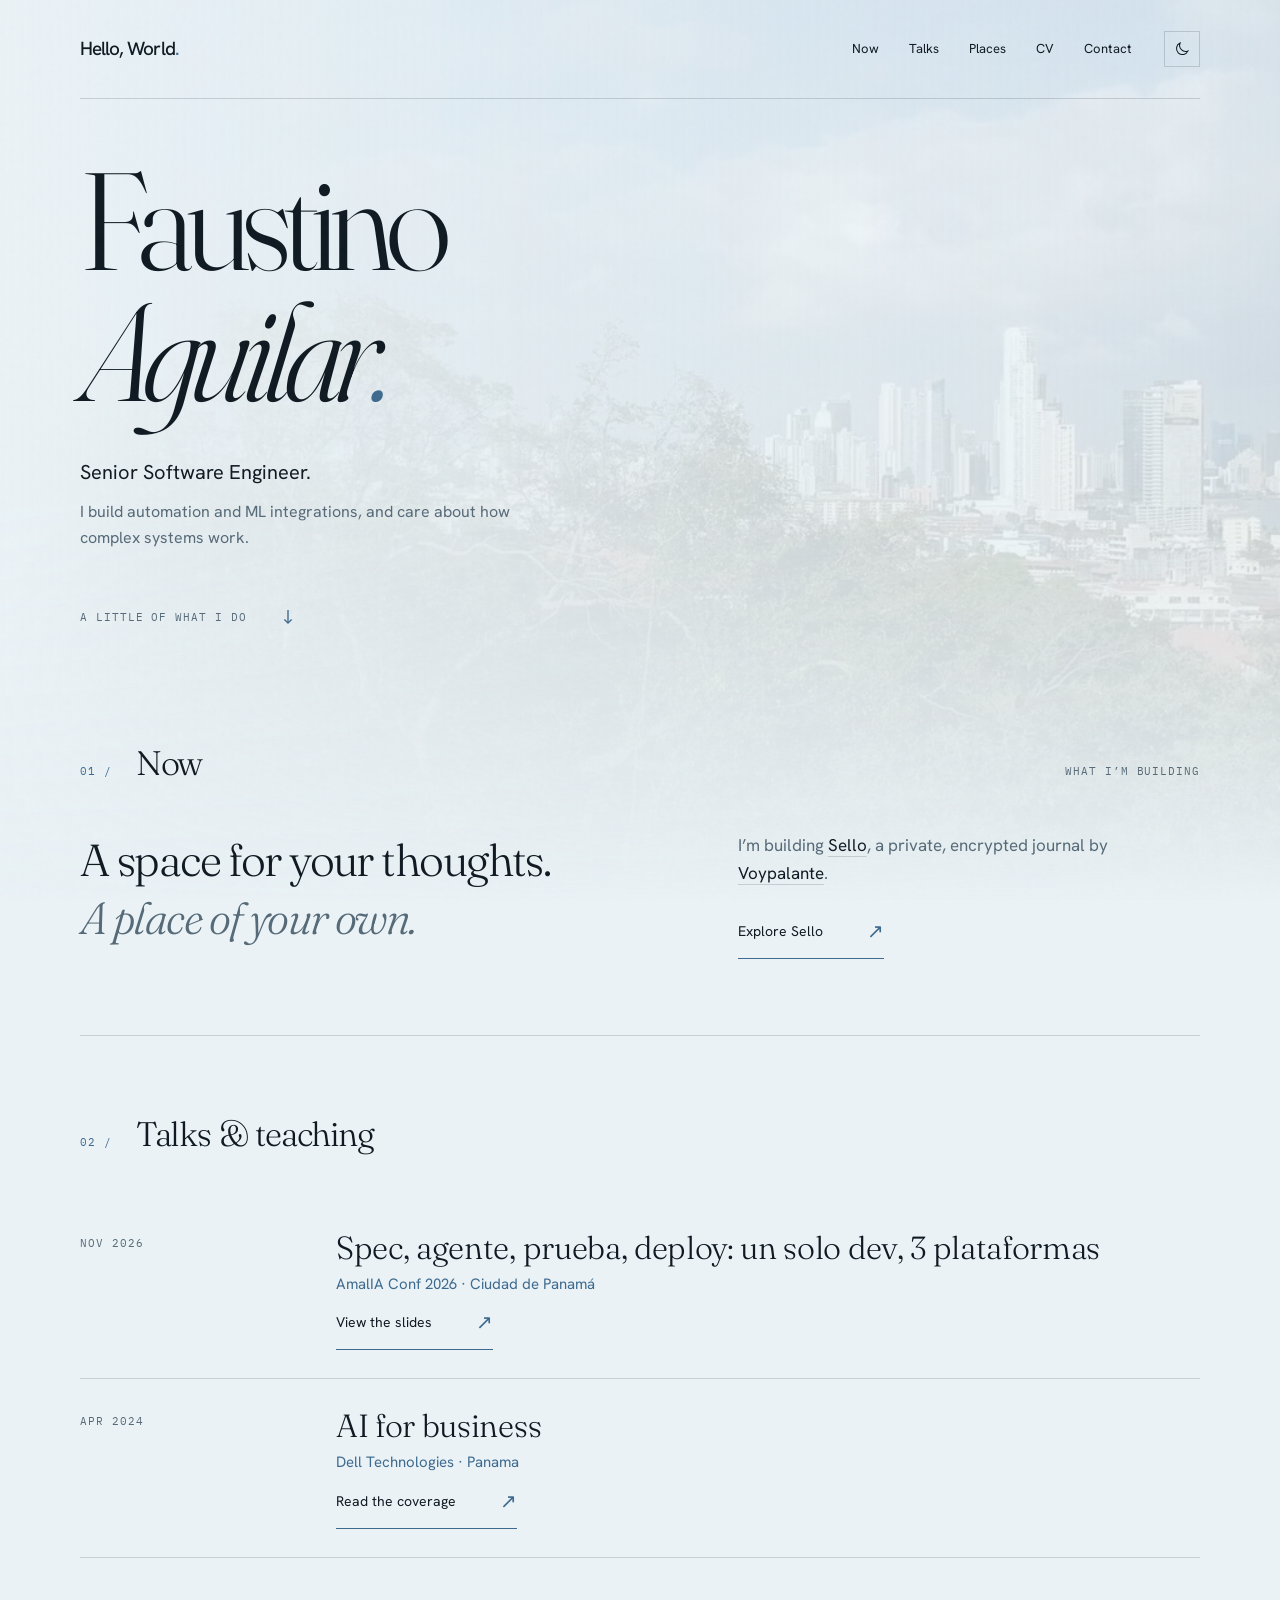
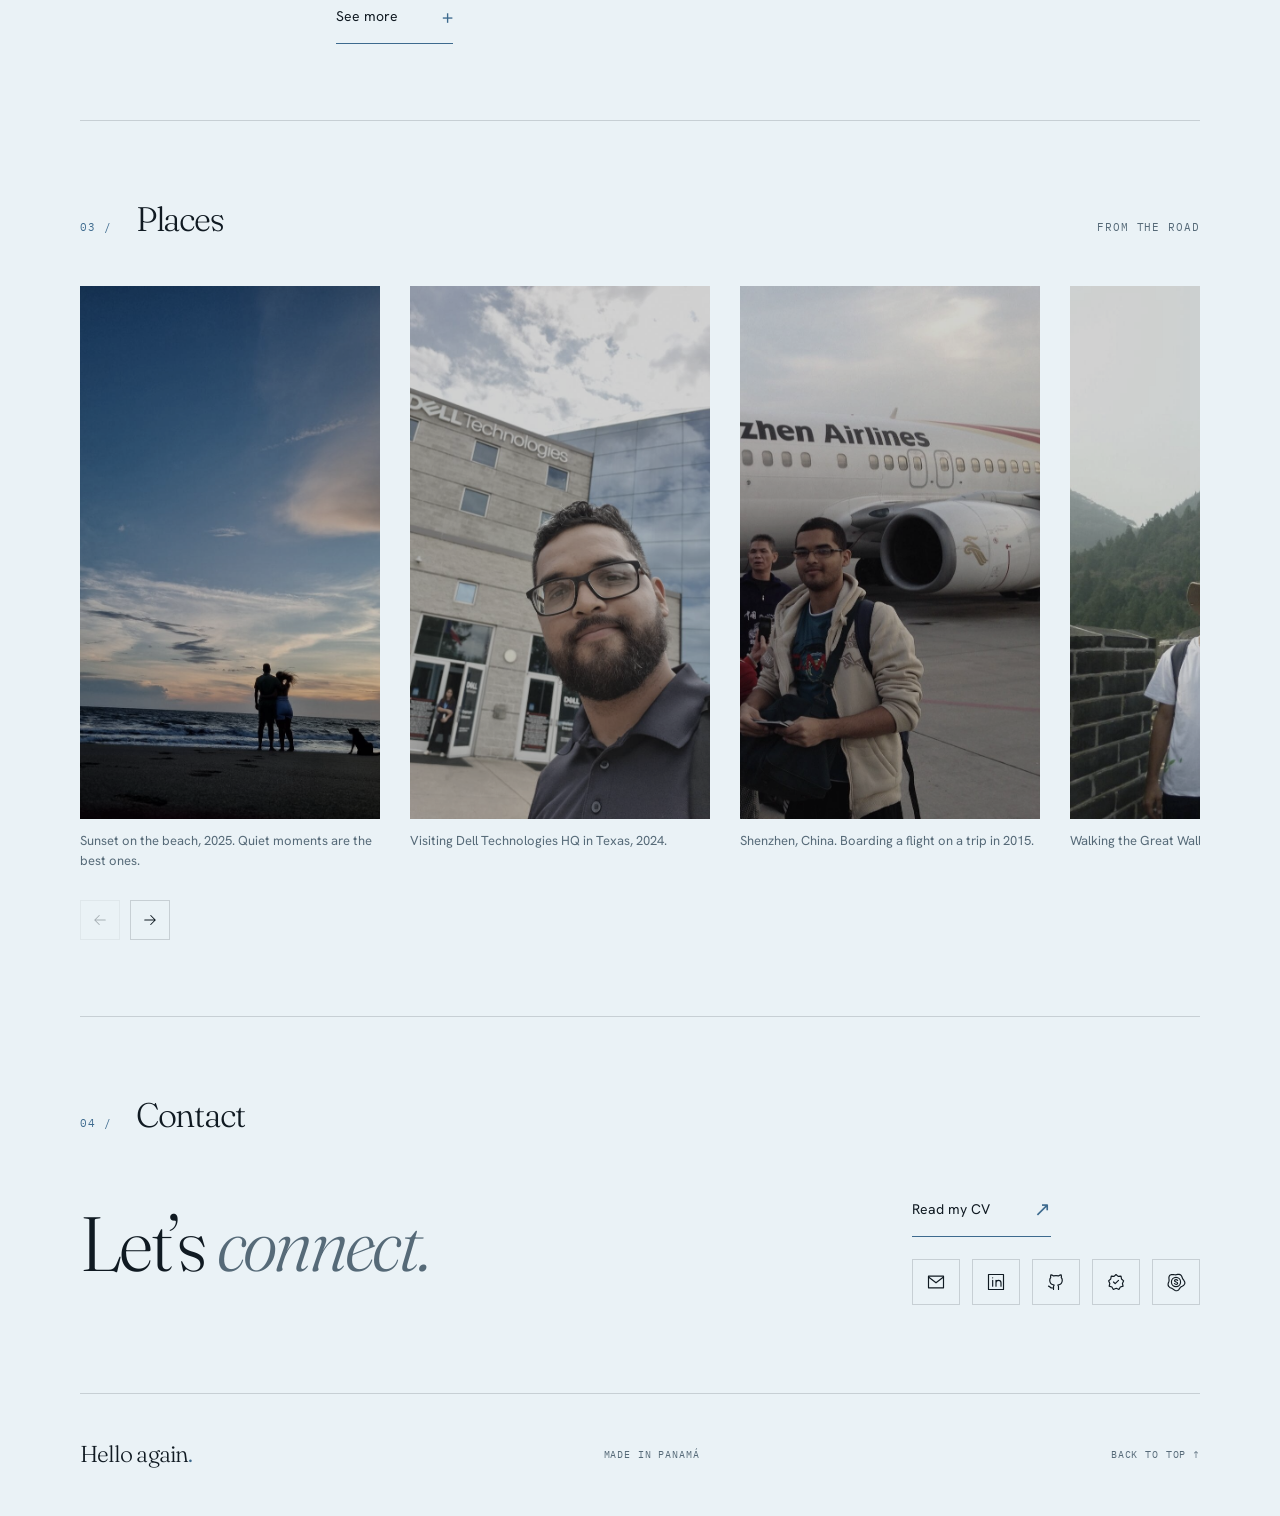
==== index.html @ 8a24e1f3 "Remove the hero eyebrow and the Talks section note Co-Authored-By: Claude Sonnet 5.5 <noreply@anthro" ====
<!doctype html>
<html lang="en">
<head>
  <meta charset="utf-8">
  <meta name="viewport" content="width=device-width, initial-scale=1">
  <meta name="color-scheme" content="light dark">
  <meta name="theme-color" content="#eaf2f6">
  <title>Faustino Aguilar | Software Engineer</title>
  <meta name="description" content="Faustino Aguilar, Senior Software Engineer at Dell Technologies in Panamá. Automation, applied ML, distributed systems, and building Sello.">
  <link rel="icon" href="favicon.ico">
  <link rel="preconnect" href="https://fonts.googleapis.com">
  <link rel="preconnect" href="https://fonts.gstatic.com" crossorigin>
  <link href="https://fonts.googleapis.com/css2?family=Fraunces:ital,wght@0,300;0,400;1,300;1,400&family=Hanken+Grotesk:wght@400;500;600&family=IBM+Plex+Mono:wght@400;500&display=swap" rel="stylesheet">
  <script>try{const t=localStorage.getItem('theme');if(t==='light'||t==='dark')document.documentElement.dataset.theme=t}catch(e){}</script>
  <link rel="stylesheet" href="style.css">
  <script src="main.js" defer></script>
</head>
<body id="top">
  <div class="bg-video" aria-hidden="true"><video autoplay muted loop playsinline preload="metadata" poster="video/tech-poster.jpg"><source src="video/tech.mp4" type="video/mp4"></video></div>
  <a class="skip-link" href="#main">Skip to content</a>
  <header class="topbar wrap">
    <a class="wordmark" href="#top" aria-label="Back to top">Hello, World<span class="brand-dot">.</span></a>
    <nav aria-label="Main navigation"><a href="#now">Now</a><a href="#talk">Talks</a><a href="#places">Places</a><a href="cv.html">CV</a><a href="#contact">Contact</a></nav>
    <button class="theme-toggle" type="button" aria-label="Switch to dark theme" title="Switch color theme" hidden><svg class="theme-symbol" width="18" height="18" viewBox="0 0 24 24" fill="none" stroke="currentColor" stroke-width="1.4" aria-hidden="true"><circle cx="12" cy="12" r="4"/><path d="M12 2v2m0 16v2M2 12h2m16 0h2M5 5l1.5 1.5m11 11L19 19M5 19l1.5-1.5m11-11L19 5"/></svg></button>
  </header>
  <main id="main">
    <section class="hero wrap" aria-labelledby="hero-title">
      <h1 id="hero-title">Faustino<br><em>Aguilar<span class="accent">.</span></em></h1>
      <div class="hero-bottom">
        <div class="hero-copy"><p class="role">Senior Software Engineer.</p><p class="intro">I build automation and ML integrations, and care about how complex systems work.</p></div>
      </div>
      <a class="down-link label" href="#now">A little of what I do <span aria-hidden="true">↓</span></a>
    </section>
    <section class="section wrap" id="now" aria-labelledby="now-title">
      <div class="section-heading reveal"><span class="label section-number">01 /</span><h2 id="now-title">Now</h2><span class="label section-note">What I’m building</span></div>
      <div class="now-content reveal"><p class="display-text">A space for your thoughts.<br><em>A place of your own.</em></p><div class="section-copy"><p>I’m building <a class="inline-link" href="https://sello.voypalante.com">Sello</a>, a private, encrypted journal by <a class="inline-link" href="https://voypalante.com">Voypalante</a>.</p><a class="text-link" href="https://sello.voypalante.com">Explore Sello <span aria-hidden="true">↗</span></a></div></div>
    </section>
    <section class="section wrap" id="talk" aria-labelledby="talk-title">
      <div class="section-heading reveal"><span class="label section-number">02 /</span><h2 id="talk-title">Talks &amp; teaching</h2></div>
      <article class="entry reveal"><p class="entry-date label">Nov 2026</p><div><h3>Spec, agente, prueba, deploy: un solo dev, 3 plataformas</h3><p class="entry-org">AmalIA Conf 2026 · Ciudad de Panamá</p><a class="text-link" href="https://amaliaconf-2026.faustinoaq7341.workers.dev" target="_blank" rel="noopener">View the slides <span aria-hidden="true">↗</span></a></div></article>
      <article class="entry reveal"><p class="entry-date label">Apr 2024</p><div><h3>AI for business</h3><p class="entry-org">Dell Technologies · Panama</p><a class="text-link" href="https://www.prensa.com/tecnologia/calculan-en-mas-de-120-mil-millones-el-gasto-de-las-empresas-en-inteligencia-artificial/" target="_blank" rel="noopener">Read the coverage <span aria-hidden="true">↗</span></a></div></article>
      <button class="text-link more-btn" type="button" data-open="more-talks" hidden>See more <span aria-hidden="true">+</span></button>
      <dialog class="modal" id="more-talks" aria-labelledby="more-title"><div class="modal-head"><h3 id="more-title">More talks &amp; teaching</h3><button class="modal-close" type="button" aria-label="Close" data-close><svg width="18" height="18" viewBox="0 0 24 24" fill="none" stroke="currentColor" stroke-width="1.4" stroke-linecap="round" aria-hidden="true"><path d="M5 5l14 14M19 5L5 19"/></svg></button></div>
      <article class="entry"><p class="entry-date label">Oct 2018</p><div><h3>Developing a Framework with People from Around the World</h3><p class="entry-org">Linux Week, FLOSS-Pa · UP Campus</p><a class="text-link" href="https://github.com/floss-pa/LinuxWeek#up" target="_blank" rel="noopener">Linux Week 2018 agenda <span aria-hidden="true">↗</span></a></div></article>
      <article class="entry"><p class="entry-date label">Apr 2016</p><div><h3>Distros Linux: ¿hay vida más allá de Ubuntu?</h3><p class="entry-org">FLISoL 2016 · UTP La Chorrera</p><a class="text-link" href="https://speakerdeck.com/faustinoaq/distros-linux-hay-vida-mas-alla-de-ubuntu" target="_blank" rel="noopener">View the slides <span aria-hidden="true">↗</span></a></div></article>
      <article class="entry"><p class="entry-date label">Feb 2023</p><div><h3>Linux courses</h3><p class="entry-org">Voypalante Moodle · UP Veraguas</p><a class="text-link" href="https://moodle.voypalante.com/" target="_blank" rel="noopener">moodle.voypalante.com <span aria-hidden="true">↗</span></a></div></article>
      </dialog>
    </section>
    <section class="section wrap" id="places" aria-labelledby="places-title">
      <div class="section-heading reveal"><span class="label section-number">03 /</span><h2 id="places-title">Places</h2><span class="label section-note">From the road</span></div>
      <div class="places reveal"><figure tabindex="0"><img src="img/p-beach.jpg" alt="Sunset over a beach with two silhouettes" width="675" height="1200" loading="lazy"><figcaption>Sunset on the beach, 2025. Quiet moments are the best ones.</figcaption></figure><figure tabindex="0"><img src="img/p-dell.jpg" alt="Me in front of Dell Technologies headquarters" width="675" height="1200" loading="lazy"><figcaption>Visiting Dell Technologies HQ in Texas, 2024.</figcaption></figure><figure tabindex="0"><img src="img/p-shenzhen.jpg" alt="Boarding a Shenzhen Airlines plane" width="675" height="1200" loading="lazy"><figcaption>Shenzhen, China. Boarding a flight on a trip in 2015.</figcaption></figure><figure tabindex="0"><img src="img/p-wall.jpg" alt="On the Great Wall of China" width="675" height="1200" loading="lazy"><figcaption>Walking the Great Wall with new friends, 2015.</figcaption></figure></div>
    </section>
    <section class="section contact wrap" id="contact" aria-labelledby="contact-title">
      <div class="section-heading reveal"><span class="label section-number">04 /</span><h2 id="contact-title">Contact</h2></div>
      <div class="contact-content reveal"><p class="display-text">Let’s <em>connect.</em></p><div class="contact-links"><a class="text-link" href="cv.html">Read my CV <span aria-hidden="true">↗</span></a><div class="icon-row"><a class="icon-link mail-link" href="#contact-mail" data-mail="bW9jLmxpYW1nQHFhb25pdHN1YWY=" title="Show email"><svg width="20" height="20" viewBox="0 0 24 24" fill="none" stroke="currentColor" stroke-width="1.4" stroke-linecap="round" stroke-linejoin="round" aria-hidden="true"><rect x="3" y="5" width="18" height="14"/><path d="M3 6l9 7 9-7"/></svg><span class="mail-text">Show email</span></a><a class="icon-link" href="https://www.linkedin.com/in/faustinoaq/" target="_blank" rel="noopener" title="LinkedIn" aria-label="LinkedIn"><svg width="20" height="20" viewBox="0 0 24 24" fill="none" stroke="currentColor" stroke-width="1.4" stroke-linecap="round" stroke-linejoin="round" aria-hidden="true"><rect x="3" y="3" width="18" height="18"/><path d="M8 10v7M8 7v.01M12 17v-7M12 13a3 3 0 016 0v4"/></svg></a><a class="icon-link" href="https://github.com/faustinoaq" title="GitHub" aria-label="GitHub"><svg width="20" height="20" viewBox="0 0 24 24" fill="none" stroke="currentColor" stroke-width="1.4" stroke-linecap="round" stroke-linejoin="round" aria-hidden="true"><path d="M9 19c-4 1.2-4-2-6-2m12 4v-3.2a2.8 2.8 0 00-.8-2.2c2.6-.3 5.3-1.3 5.3-5.8A4.500 4.500 0 0018.300 6.600 4.200 4.200 0 0018.200 3.500S17.200 3.200 15 4.700a11.800 11.800 0 00-6 0C6.800 3.200 5.800 3.500 5.800 3.500A4.200 4.200 0 005.700 6.600 4.500 4.500 0 004.500 9.800c0 4.500 2.700 5.500 5.300 5.800A2.800 2.800 0 009 17.800V21"/></svg></a><a class="icon-link" href="https://www.credly.com/users/faustino-aguilar/badges/credly" target="_blank" rel="noopener" title="Credly badges" aria-label="Credly badges"><svg width="20" height="20" viewBox="0 0 24 24" fill="none" stroke="currentColor" stroke-width="1.4" stroke-linecap="round" stroke-linejoin="round" aria-hidden="true"><path d="M12 3l2.600 2.200 3.400-.2.600 3.400 2.600 2.200-1.500 3.100.8 3.300-3.300 1-1.700 3-3.200-1.400L8.800 21l-1.700-3-3.300-1 .8-3.300L3.100 10.600l2.600-2.200.6-3.400 3.400.2z"/><path d="M9 12l2 2 4-4"/></svg></a><a class="icon-link" href="https://sello.voypalante.com/faustinoaq" target="_blank" rel="noopener" title="Sello" aria-label="Sello"><svg width="20" height="20" viewBox="0 0 24 24" fill="none" stroke="currentColor" stroke-width="1.4" stroke-linecap="round" stroke-linejoin="round" aria-hidden="true"><path d="M22.5 12.0 L22.6 13.0 L22.5 14.1 L22.0 15.0 L21.3 15.9 L20.4 16.5 L19.5 17.0 L18.6 17.4 L17.9 17.9 L17.3 18.4 L16.8 19.1 L16.2 19.9 L15.6 20.8 L14.9 21.6 L14.0 22.2 L13.0 22.5 L12.0 22.5 L11.0 22.2 L10.1 21.7 L9.2 21.1 L8.5 20.5 L7.7 20.0 L6.9 19.6 L6.1 19.2 L5.2 18.8 L4.4 18.3 L3.6 17.6 L2.9 16.8 L2.6 15.9 L2.5 14.9 L2.6 13.9 L2.9 12.9 L3.3 12.0 L3.5 11.2 L3.7 10.3 L3.7 9.5 L3.6 8.5 L3.5 7.5 L3.5 6.3 L3.8 5.3 L4.3 4.3 L5.1 3.6 L6.1 3.2 L7.2 3.0 L8.3 3.1 L9.3 3.2 L10.3 3.3 L11.2 3.4 L12.0 3.3 L12.9 3.1 L13.8 2.9 L14.8 2.8 L15.8 2.8 L16.8 3.1 L17.6 3.6 L18.3 4.3 L18.8 5.2 L19.2 6.1 L19.5 7.0 L19.9 7.8 L20.3 8.6 L20.9 9.3 L21.5 10.1 L22.0 11.0Z"/><circle cx="12" cy="12" r="5.500"/><path d="M14 10.200c-.5-.7-1.200-1-2-1-1 0-1.800.5-1.800 1.300 0 1.900 3.800 1 3.800 3 0 .8-.8 1.300-1.800 1.300-.9 0-1.600-.4-2.100-1"/></svg></a></div><noscript><span class="label">Enable JavaScript to show the email address</span></noscript></div></div></div>
    </section>
  </main>
  <footer class="footer wrap"><a href="#top" class="footer-name">Hello again<span class="accent">.</span></a><span class="footer-clock label">Made in Panamá</span><a class="label back-top" href="#top">Back to top ↑</a></footer>
</body>
</html>
---- style.css ----
/* Shared editorial foundation. Each site is fully self-contained. */
:root { color-scheme: light; --bg: #eaf2f6; --text: #101a22; --muted: #566a78; --accent: #3d6a8e; --line: rgba(16,26,34,.16); --panel: #dbe8ef; --ease: cubic-bezier(.19,1,.22,1); --serif: 'Fraunces', Georgia, serif; --sans: 'Hanken Grotesk', Arial, sans-serif; --mono: 'IBM Plex Mono', monospace; }
@media (prefers-color-scheme: dark) { :root:not([data-theme="light"]) { color-scheme: dark; --bg: #0b1218; --text: #e4eef4; --muted: #94a9b7; --accent: #6c9fc6; --line: rgba(174,209,220,.18); --panel: #131f28; } }
:root[data-theme="dark"] { color-scheme: dark; --bg: #0b1218; --text: #e4eef4; --muted: #94a9b7; --accent: #6c9fc6; --line: rgba(174,209,220,.18); --panel: #131f28; }
*, *::before, *::after { box-sizing: border-box; }
html { scroll-behavior: smooth; scroll-padding-top: 32px; }
body { margin: 0; background: var(--bg); color: var(--text); font: 400 17px/1.65 var(--sans); -webkit-font-smoothing: antialiased; }
body::after { content: ''; position: fixed; inset: 0; pointer-events: none; z-index: 10; opacity: .035; background-image: url("data:image/svg+xml,%3Csvg viewBox='0 0 180 180' xmlns='http://www.w3.org/2000/svg'%3E%3Cfilter id='n'%3E%3CfeTurbulence type='fractalNoise' baseFrequency='.9' numOctaves='3' stitchTiles='stitch'/%3E%3C/filter%3E%3Cpath fill='%23888' filter='url(%23n)' opacity='.6' d='M0 0h180v180H0z'/%3E%3C/svg%3E"); }
::selection { background: var(--accent); color: var(--bg); }
a { color: inherit; text-decoration: none; text-underline-offset: 5px; }
a, button { -webkit-tap-highlight-color: transparent; }
a:hover { color: var(--accent); }
a:focus-visible, button:focus-visible { outline: 2px solid var(--accent); outline-offset: 6px; border-radius: 2px; }
button { font: inherit; }
img { display: block; max-width: 100%; height: auto; }
h1, h2, h3, p, figure { margin: 0; }
h1, h2, h3 { font-weight: 300; }
em { font-weight: inherit; }
.wrap { width: min(1120px, calc(100% - 112px)); margin-inline: auto; }
.label { font: 400 11px/1.6 var(--mono); letter-spacing: .085em; text-transform: uppercase; }
.accent, .brand-dot { color: var(--accent); }
.skip-link { position: fixed; top: 12px; left: 12px; z-index: 30; padding: 10px 20px; background: var(--text); color: var(--bg); transform: translateY(-150%); }
.skip-link:focus { transform: none; }
.topbar { min-height: 99px; display: flex; align-items: center; gap: 32px; border-bottom: 1px solid var(--line); }
.wordmark { font-size: 19px; font-weight: 500; letter-spacing: -.05em; white-space: nowrap; }
.topbar nav { margin-left: auto; display: flex; align-items: center; gap: 30px; }
.topbar nav a { font-size: 13px; }
.theme-toggle { border: 1px solid var(--line); border-radius: 0; background: transparent; color: var(--text); width: 36px; height: 36px; padding: 0; cursor: pointer; display: grid; place-items: center; flex-shrink: 0; transition: border-color .3s; }
.theme-toggle[hidden] { display: none; }
.theme-toggle:hover { border-color: var(--accent); color: var(--accent); }
.hero { padding-top: 56px; padding-bottom: 32px; }
.hero-eyebrow { display: flex; justify-content: space-between; align-items: center; color: var(--muted); margin-bottom: 30px; }
h1 { font: 300 clamp(86px, 10.8vw, 156px)/.95 var(--serif); letter-spacing: -.065em; }
h1 em { color: var(--text); }
.hero-bottom { display: flex; align-items: flex-end; justify-content: space-between; gap: 50px; margin-top: 40px; }
.hero-copy { max-width: 535px; }
.role { font-size: 20px; line-height: 1.45; margin-bottom: 12px; }
.intro { max-width: 480px; color: var(--muted); font-size: 16px; }
.down-link { display: inline-flex; gap: 35px; align-items: center; margin-top: 50px; color: var(--muted); }
.down-link span { font-size: 20px; color: var(--accent); }
.ticker { margin-top: 20px; overflow: hidden; border-block: 1px solid var(--line); padding: 18px 0; color: var(--muted); }
.ticker-track { display: flex; width: max-content; animation: ticker 42s linear infinite; font: 300 22px/1.3 var(--serif); }
.ticker-track > span { flex-shrink: 0; white-space: nowrap; }
.ticker-dot { padding-inline: 30px; color: var(--accent); }
@keyframes ticker { to { transform: translateX(-50%); } }
.section { padding-top: 80px; padding-bottom: 76px; border-bottom: 1px solid var(--line); }
.section-heading { display: flex; align-items: baseline; gap: 24px; margin-bottom: 48px; }
.section-number { color: var(--accent); }
.section-heading h2 { font: 300 34px/1.1 var(--serif); letter-spacing: -.035em; }
.section-note { margin-left: auto; color: var(--muted); }
.display-text { font: 300 clamp(30px, 3.5vw, 46px)/1.3 var(--serif); letter-spacing: -.035em; }
.display-text em { color: var(--muted); }
.now-content { display: grid; grid-template-columns: 1.25fr 1fr; gap: 80px; }
.section-copy { color: var(--muted); max-width: 390px; }
.section-copy p + p { margin-top: 12px; }
.inline-link { color: var(--text); text-decoration: underline; text-decoration-color: var(--line); }
.text-link { display: inline-flex; justify-content: space-between; align-items: center; gap: 44px; padding-block: 10px; border-bottom: 1px solid var(--accent); font-size: 14px; color: var(--text); }
.section-copy .text-link { margin-top: 18px; }
.text-link span { color: var(--accent); font-size: 20px; transition: transform .4s var(--ease); }
.text-link:hover span { transform: translate(3px,-3px); }
.talk-content { display: grid; grid-template-columns: 1fr 2fr; gap: 40px; }
.talk-meta { display: flex; flex-direction: column; gap: 10px; color: var(--muted); padding-top: 6px; }
.talk-title { font: 300 clamp(28px, 3vw, 40px)/1.3 var(--serif); letter-spacing: -.025em; margin-bottom: 20px; }
.talk-title em { color: var(--muted); }
.projects { border-top: 1px solid var(--line); }
.project { display: grid; grid-template-columns: 1fr auto 20px; gap: 36px; align-items: center; padding-block: 26px; border-bottom: 1px solid var(--line); }
.project:last-child { border-bottom: 0; padding-bottom: 0; }
.project h3 { font-size: 20px; font-weight: 500; letter-spacing: -.025em; overflow-wrap: anywhere; }
.project p { font-size: 15px; color: var(--muted); margin-top: 4px; }
.project-tag { color: var(--muted); white-space: nowrap; }
.project-arrow { color: var(--accent); font-size: 23px; transition: transform .4s var(--ease); }
.project:hover .project-arrow { transform: translate(3px,-3px); }
.contact { padding-bottom: 88px; }
.contact-content { display: flex; justify-content: space-between; align-items: center; gap: 40px; }
.contact .display-text { font-size: clamp(45px, 6vw, 78px); }
.contact-links { display: flex; gap: 36px; }
.footer { min-height: 122px; display: flex; align-items: center; justify-content: space-between; gap: 28px; }
.footer-name { font: 300 23px/1.2 var(--serif); letter-spacing: -.04em; }
.footer-clock { display: flex; align-items: center; gap: 12px; color: var(--muted); font-size: 10px; }
.back-top { color: var(--muted); font-size: 10px; }
/* Enhancement only: content stays visible if JavaScript is unavailable. */
.reveal.is-pending { opacity: 0; transform: translateY(22px); }
.reveal { transition: opacity .8s var(--ease), transform .8s var(--ease); }
@media (min-width: 1500px) { .hero { padding-top: 75px; padding-bottom: 50px; } }
@media (max-width: 900px) { .wrap { width: calc(100% - 64px); } .topbar { gap: 22px; } .topbar nav { gap: 22px; } .now-content { gap: 40px; } .hero-bottom { gap: 35px; } .contact-links { gap: 22px; } .footer-clock { flex-wrap: wrap; gap: 8px; } }
@media (max-width: 600px) {
  .wrap { width: calc(100% - 40px); }
  .topbar { min-height: 110px; display: grid; grid-template-columns: 1fr 36px; gap: 12px 10px; padding-block: 19px; }
  .wordmark { font-size: 18px; }
  .topbar nav { grid-column: 1 / -1; grid-row: 2; margin-left: 0; justify-content: space-between; gap: 12px; }
  .topbar nav a { font-size: 12px; }
  .theme-toggle { grid-column: 2; grid-row: 1; width: 32px; height: 32px; }
  .hero { padding-top: 34px; padding-bottom: 24px; }
  .hero-eyebrow { margin-bottom: 32px; }
  .label { font-size: 10px; }
  h1 { font-size: clamp(76px, 20vw, 120px); }
  .hero-bottom { margin-top: 30px; align-items: flex-start; gap: 18px; }
  .hero-copy { flex: 1; }
  .role { font-size: 17px; margin-bottom: 12px; }
  .intro { font-size: 14px; line-height: 1.65; }
  .down-link { margin-top: 30px; }
  .ticker { margin-top: 6px; padding-block: 15px; }
  .ticker-track { font-size: 19px; }
  .ticker-dot { padding-inline: 20px; }
  .section { padding-block: 48px; }
  .section-heading { gap: 14px; margin-bottom: 30px; flex-wrap: wrap; }
  .section-heading h2 { font-size: 29px; }
  .section-note { font-size: 9px; }
  .now-content { grid-template-columns: 1fr; gap: 24px; }
  .section-copy { font-size: 16px; }
  .talk-content { grid-template-columns: 1fr; gap: 22px; }
  .talk-meta { flex-direction: row; justify-content: space-between; gap: 20px; }
  .talk-title { font-size: 29px; }
  .project { grid-template-columns: 1fr 18px; gap: 16px; padding-block: 22px; }
  .project h3 { font-size: 17px; }
  .project p { font-size: 14px; }
  .project-tag { display: none; }
  .project:first-child .project-tag { display: block; grid-row: 2; font-size: 9px; margin-top: -10px; }
  .project-arrow { grid-column: 2; grid-row: 1; }
  .contact-content { flex-direction: column; align-items: flex-start; gap: 22px; }
  .contact-links { width: 100%; gap: 26px; }
  .contact-links .text-link { flex: 1; gap: 12px; font-size: 13px; }
  .footer { padding-block: 28px; min-height: 138px; flex-wrap: wrap; gap: 20px; }
  .footer-clock { order: 3; width: 100%; flex-wrap: nowrap; font-size: 9px; }
}
@media (prefers-reduced-motion: reduce) {
  html { scroll-behavior: auto; }
  *, *::before, *::after { animation: none !important; transition: none !important; }
  .reveal.is-pending { opacity: 1; transform: none; }
  .ticker-track { transform: none; }
}

/* experience & education entries */
.about { margin-bottom: 44px; }
.entries { border-top: 1px solid var(--line); }
.entry { display: grid; grid-template-columns: 220px 1fr; gap: 36px; padding-block: 28px; border-bottom: 1px solid var(--line); }
.entry-date { color: var(--muted); padding-top: 6px; }
.entry h3 { font: 300 clamp(24px, 2.6vw, 32px)/1.2 var(--serif); letter-spacing: -.01em; }
.entry-org { color: var(--accent); font-size: 15px; margin-top: 4px; }
.entry p:last-child { color: var(--muted); font-size: 16px; margin-top: 10px; max-width: 560px; }
@media (max-width: 700px) { .entry { grid-template-columns: 1fr; gap: 8px; } }

/* looping stock video behind the hero (Pexels License), fading into the page */
.bg-video { position: absolute; inset: 0 0 auto 0; height: min(100svh, 920px); z-index: -1; overflow: hidden; pointer-events: none; -webkit-mask-image: linear-gradient(#000 55%, transparent); mask-image: linear-gradient(#000 55%, transparent); }
.bg-video video { width: 100%; height: 100%; object-fit: cover; opacity: .5; }
:root:not([data-theme="dark"]) .bg-video video { opacity: .3; }
.bg-video::after { content: ''; position: absolute; inset: 0; background: linear-gradient(90deg, var(--bg) 0%, color-mix(in srgb, var(--bg) 55%, transparent) 60%, color-mix(in srgb, var(--bg) 25%, transparent) 100%); }
@media (prefers-color-scheme: dark) { :root:not([data-theme="light"]) .bg-video video { opacity: .5; } }
.mail-link { cursor: pointer; }

.places { display: flex; gap: 16px; overflow-x: auto; scroll-snap-type: x proximity; padding-bottom: 12px; scrollbar-width: thin; }
.places figure { flex: 0 0 auto; height: clamp(260px, 36vw, 420px); scroll-snap-align: start; border-radius: 14px; overflow: hidden; background: var(--line); }
.places img { height: 100%; width: auto; display: block; object-fit: cover; transition: transform .6s ease; }
.places figure:hover img { transform: scale(1.04); }

.places figure { position: relative; cursor: pointer; }
.places figcaption { position: absolute; inset: auto 0 0 0; padding: 48px 18px 16px; color: #fff; font: 400 15px/1.4 var(--sans, system-ui); background: linear-gradient(transparent, rgb(6 20 40 / .85)); opacity: 0; transform: translateY(8px); transition: opacity .35s ease, transform .35s ease; pointer-events: none; }
.places figure:hover figcaption, .places figure:focus figcaption, .places figure:focus-within figcaption, .places figure.open figcaption { opacity: 1; transform: none; }
.places figure:focus-visible { outline: 2px solid var(--accent); outline-offset: 3px; }
.places { display: grid; grid-template-columns: repeat(4, 1fr); gap: 16px; overflow: visible; padding: 0; }
.places figure { height: auto; aspect-ratio: 9 / 16; }
.places img { width: 100%; height: 100%; object-fit: cover; }
@media (max-width: 800px) { .places { grid-template-columns: repeat(2, 1fr); gap: 12px; } }
.places figure, .places img { border-radius: 0; }
.contact-links { flex-direction: column; align-items: flex-start; gap: 22px; }
.contact-links .text-link { flex: none; }
.icon-row { display: flex; flex-wrap: wrap; align-items: center; gap: 12px; }
.icon-link { display: inline-flex; align-items: center; justify-content: center; gap: 10px; min-width: 46px; height: 46px; padding: 0 13px; border: 1px solid var(--line); color: var(--text); text-decoration: none; transition: border-color .3s, color .3s, background .3s; }
.icon-link:hover, .icon-link:focus-visible { border-color: var(--accent); color: var(--accent); }
.icon-link .mail-text { position: absolute; width: 1px; height: 1px; overflow: hidden; clip: rect(0 0 0 0); white-space: nowrap; }
.icon-link[href^="mailto:"] .mail-text { position: static; width: auto; height: auto; clip: auto; font-size: 14px; }
@media (max-width: 700px) { .contact-links .text-link { font-size: 14px; } }
.more-btn { margin-top: 32px; padding: 10px 0; background: none; border: 0; border-bottom: 1px solid var(--accent); border-radius: 0; font: 400 14px/1.65 var(--sans); color: var(--text); cursor: pointer; -webkit-appearance: none; appearance: none; }
.more-btn[hidden] { display: none; }
.modal { border: 1px solid var(--line); border-radius: 0; background: var(--bg); color: var(--text); padding: 0 36px 20px; width: min(680px, calc(100vw - 32px)); max-height: 82vh; overflow: auto; }
.modal::backdrop { background: rgba(8,14,18,.62); }
.modal-head { display: flex; justify-content: space-between; align-items: center; padding-block: 26px 10px; position: sticky; top: 0; background: var(--bg); }
.modal-head h3 { font: 300 26px/1.2 var(--serif); letter-spacing: -.03em; }
.modal-close { background: none; border: 1px solid var(--line); border-radius: 0; color: var(--text); width: 36px; height: 36px; display: grid; place-items: center; cursor: pointer; }
.modal-close:hover { border-color: var(--accent); color: var(--accent); }
.modal .entry { grid-template-columns: 120px 1fr; gap: 24px; } .modal .entry:last-child { border-bottom: 0; } @media (max-width: 700px) { .modal { padding-inline: 20px; } .modal .entry { grid-template-columns: 1fr; } }
.more-btn { margin-left: 256px; } @media (max-width: 700px) { .more-btn { margin-left: 0; } }

@media (min-width: 900px) {
    }

/* Places: simple strip, description under each photo */
.places { display: flex; gap: clamp(14px, 2.5vw, 30px); overflow-x: auto; scroll-snap-type: x proximity; padding: 0 0 8px; scrollbar-width: none; }
.places::-webkit-scrollbar { display: none; }
.places figure { flex: 0 0 auto; width: clamp(200px, 24vw, 300px); height: auto; aspect-ratio: auto; overflow: visible; background: none; cursor: pointer; scroll-snap-align: start; -webkit-tap-highlight-color: transparent; }
.places img { display: block; width: 100%; height: auto; aspect-ratio: 9 / 16; object-fit: cover; filter: grayscale(.4) brightness(.82); transition: filter .5s var(--ease, ease); }
.places figure:hover img, .places figure:focus-visible img, .places figure:active img, .places figure.open img { filter: none; transform: none; }
.places figcaption { position: static; opacity: 1; transform: none; pointer-events: none; padding: 12px 0 0; background: none; color: var(--muted); font: 400 13px/1.5 var(--sans); transition: color .4s; }
.places figure:hover figcaption, .places figure:focus-visible figcaption, .places figure:active figcaption, .places figure.open figcaption { color: var(--text); }
.places figure:focus-visible { outline: 2px solid var(--accent); outline-offset: 4px; }
@media (max-width: 800px) { .places { display: flex; margin-right: -32px; padding-right: 32px; } .places figure { width: 62vw; max-width: 260px; } }

.places-nav { display: flex; gap: 10px; margin-top: 22px; }
.places-nav[hidden] { display: none; }
.places-arrow { width: 40px; height: 40px; display: grid; place-items: center; padding: 0; border: 1px solid var(--line); border-radius: 0; background: transparent; color: var(--text); cursor: pointer; transition: border-color .3s, color .3s; }
.places-arrow:hover:not(:disabled), .places-arrow:focus-visible { border-color: var(--accent); color: var(--accent); }
.places-arrow:disabled { opacity: .3; cursor: default; }
@media (hover: none) { .places-nav { display: none; } }
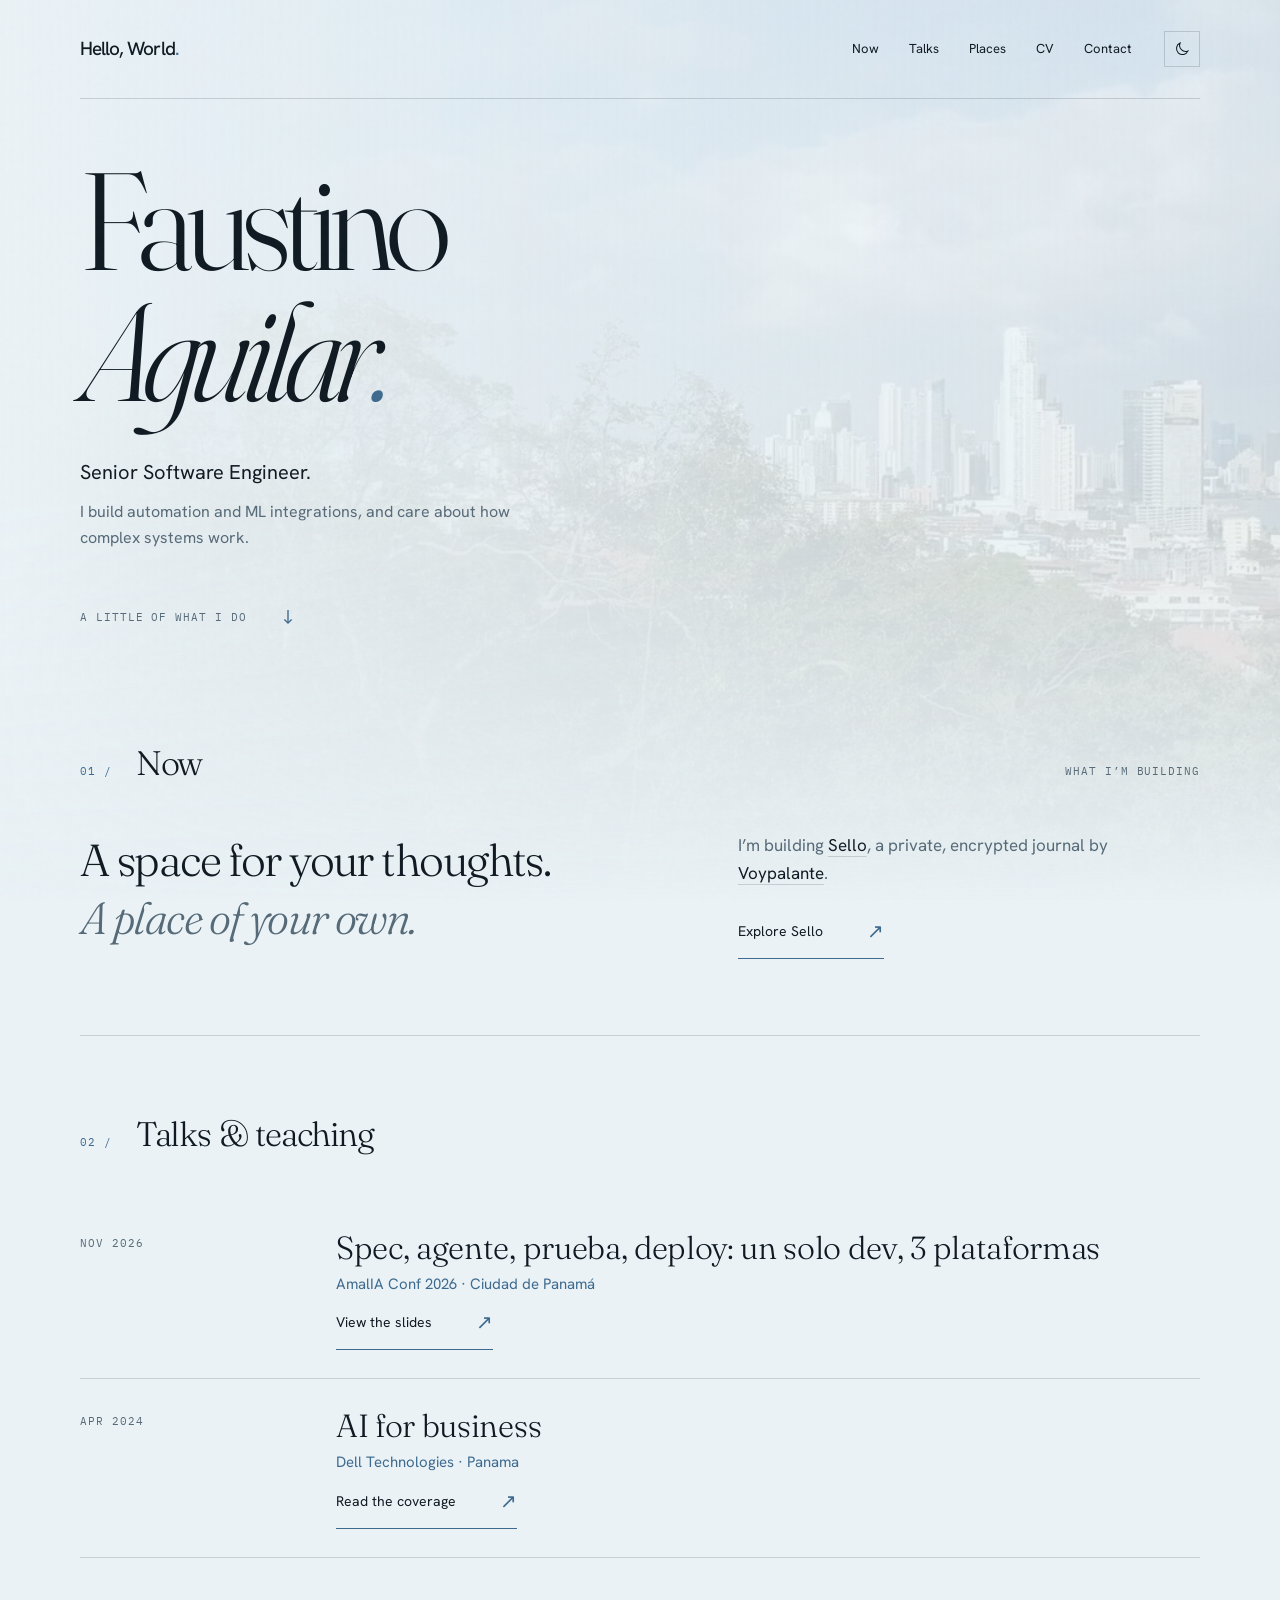
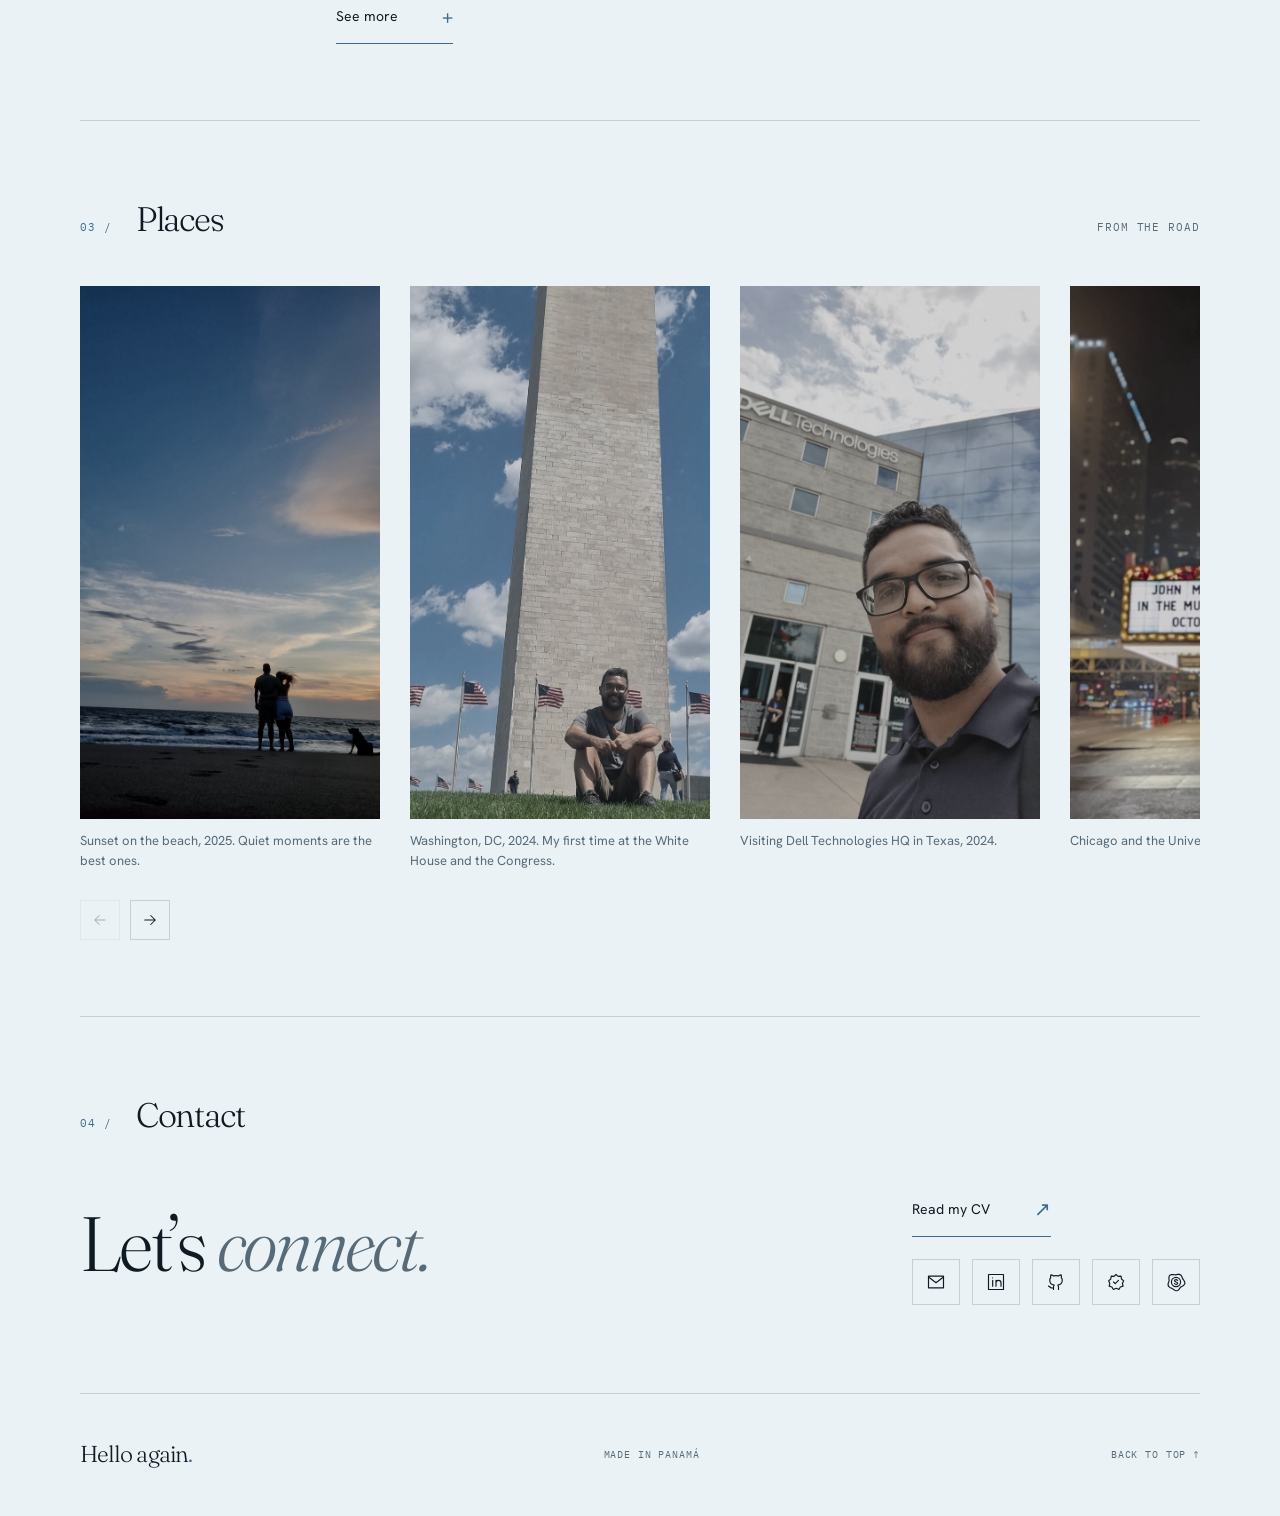
==== commit 0a72724d: "Add Chicago and Washington DC to Places, mention Huawei on the China photos Co-Authored-By: Claude S" ====
--- a/index.html
+++ b/index.html
@@ -48,7 +48,7 @@
     </section>
     <section class="section wrap" id="places" aria-labelledby="places-title">
       <div class="section-heading reveal"><span class="label section-number">03 /</span><h2 id="places-title">Places</h2><span class="label section-note">From the road</span></div>
-      <div class="places reveal"><figure tabindex="0"><img src="img/p-beach.jpg" alt="Sunset over a beach with two silhouettes" width="675" height="1200" loading="lazy"><figcaption>Sunset on the beach, 2025. Quiet moments are the best ones.</figcaption></figure><figure tabindex="0"><img src="img/p-dell.jpg" alt="Me in front of Dell Technologies headquarters" width="675" height="1200" loading="lazy"><figcaption>Visiting Dell Technologies HQ in Texas, 2024.</figcaption></figure><figure tabindex="0"><img src="img/p-shenzhen.jpg" alt="Boarding a Shenzhen Airlines plane" width="675" height="1200" loading="lazy"><figcaption>Shenzhen, China. Boarding a flight on a trip in 2015.</figcaption></figure><figure tabindex="0"><img src="img/p-wall.jpg" alt="On the Great Wall of China" width="675" height="1200" loading="lazy"><figcaption>Walking the Great Wall with new friends, 2015.</figcaption></figure></div>
+      <div class="places reveal"><figure tabindex="0"><img src="img/p-beach.jpg" alt="Sunset over a beach with two silhouettes" width="675" height="1200" loading="lazy"><figcaption>Sunset on the beach, 2025. Quiet moments are the best ones.</figcaption></figure><figure tabindex="0"><img src="img/p-dc.jpg" alt="Sitting on the grass in front of the Washington Monument" width="675" height="1200" loading="lazy"><figcaption>Washington, DC, 2024. My first time at the White House and the Congress.</figcaption></figure><figure tabindex="0"><img src="img/p-dell.jpg" alt="Me in front of Dell Technologies headquarters" width="675" height="1200" loading="lazy"><figcaption>Visiting Dell Technologies HQ in Texas, 2024.</figcaption></figure><figure tabindex="0"><img src="img/p-chicago.jpg" alt="At night in front of the Chicago Theatre sign" width="675" height="1200" loading="lazy"><figcaption>Chicago and the University of Illinois, 2023.</figcaption></figure><figure tabindex="0"><img src="img/p-shenzhen.jpg" alt="Boarding a Shenzhen Airlines plane" width="675" height="1200" loading="lazy"><figcaption>Shenzhen, China. Boarding a flight on the Huawei trip, 2015.</figcaption></figure><figure tabindex="0"><img src="img/p-wall.jpg" alt="On the Great Wall of China" width="675" height="1200" loading="lazy"><figcaption>Walking the Great Wall with new friends on the Huawei trip, 2015.</figcaption></figure></div>
     </section>
     <section class="section contact wrap" id="contact" aria-labelledby="contact-title">
       <div class="section-heading reveal"><span class="label section-number">04 /</span><h2 id="contact-title">Contact</h2></div>
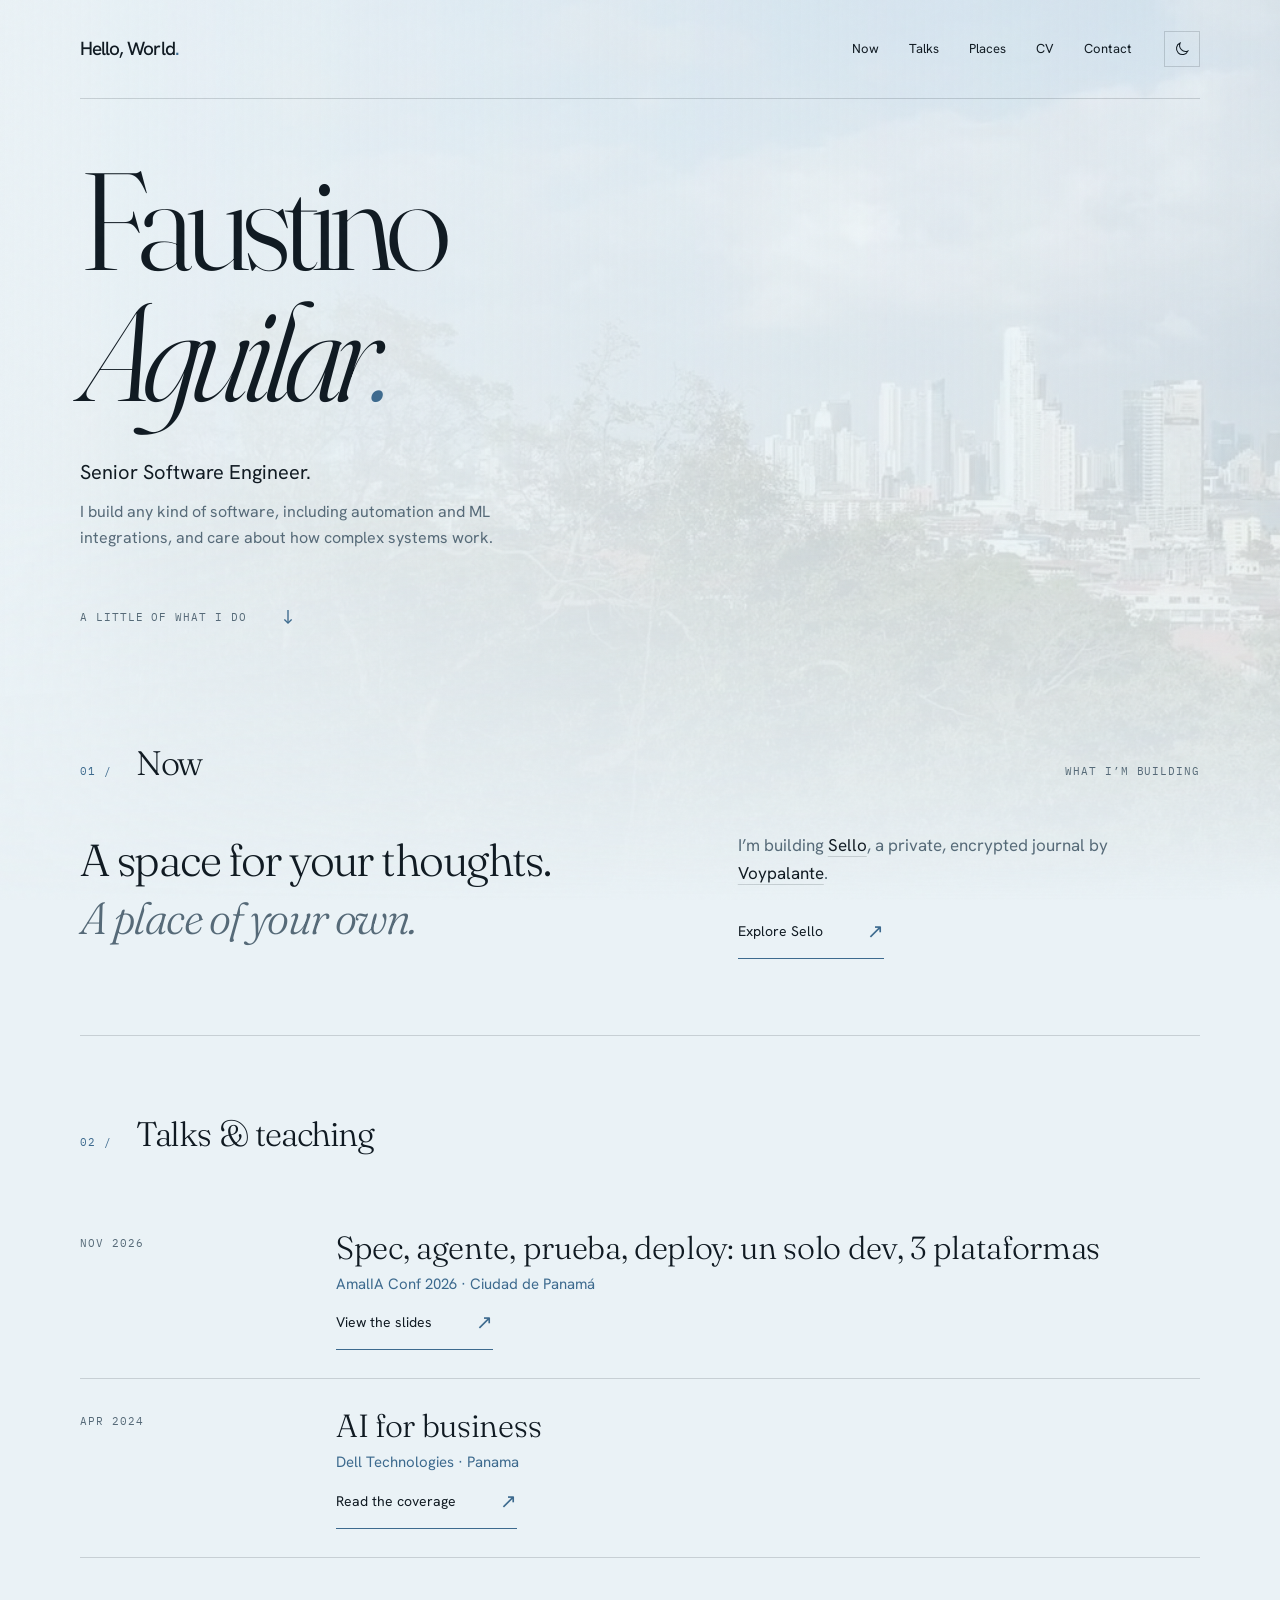
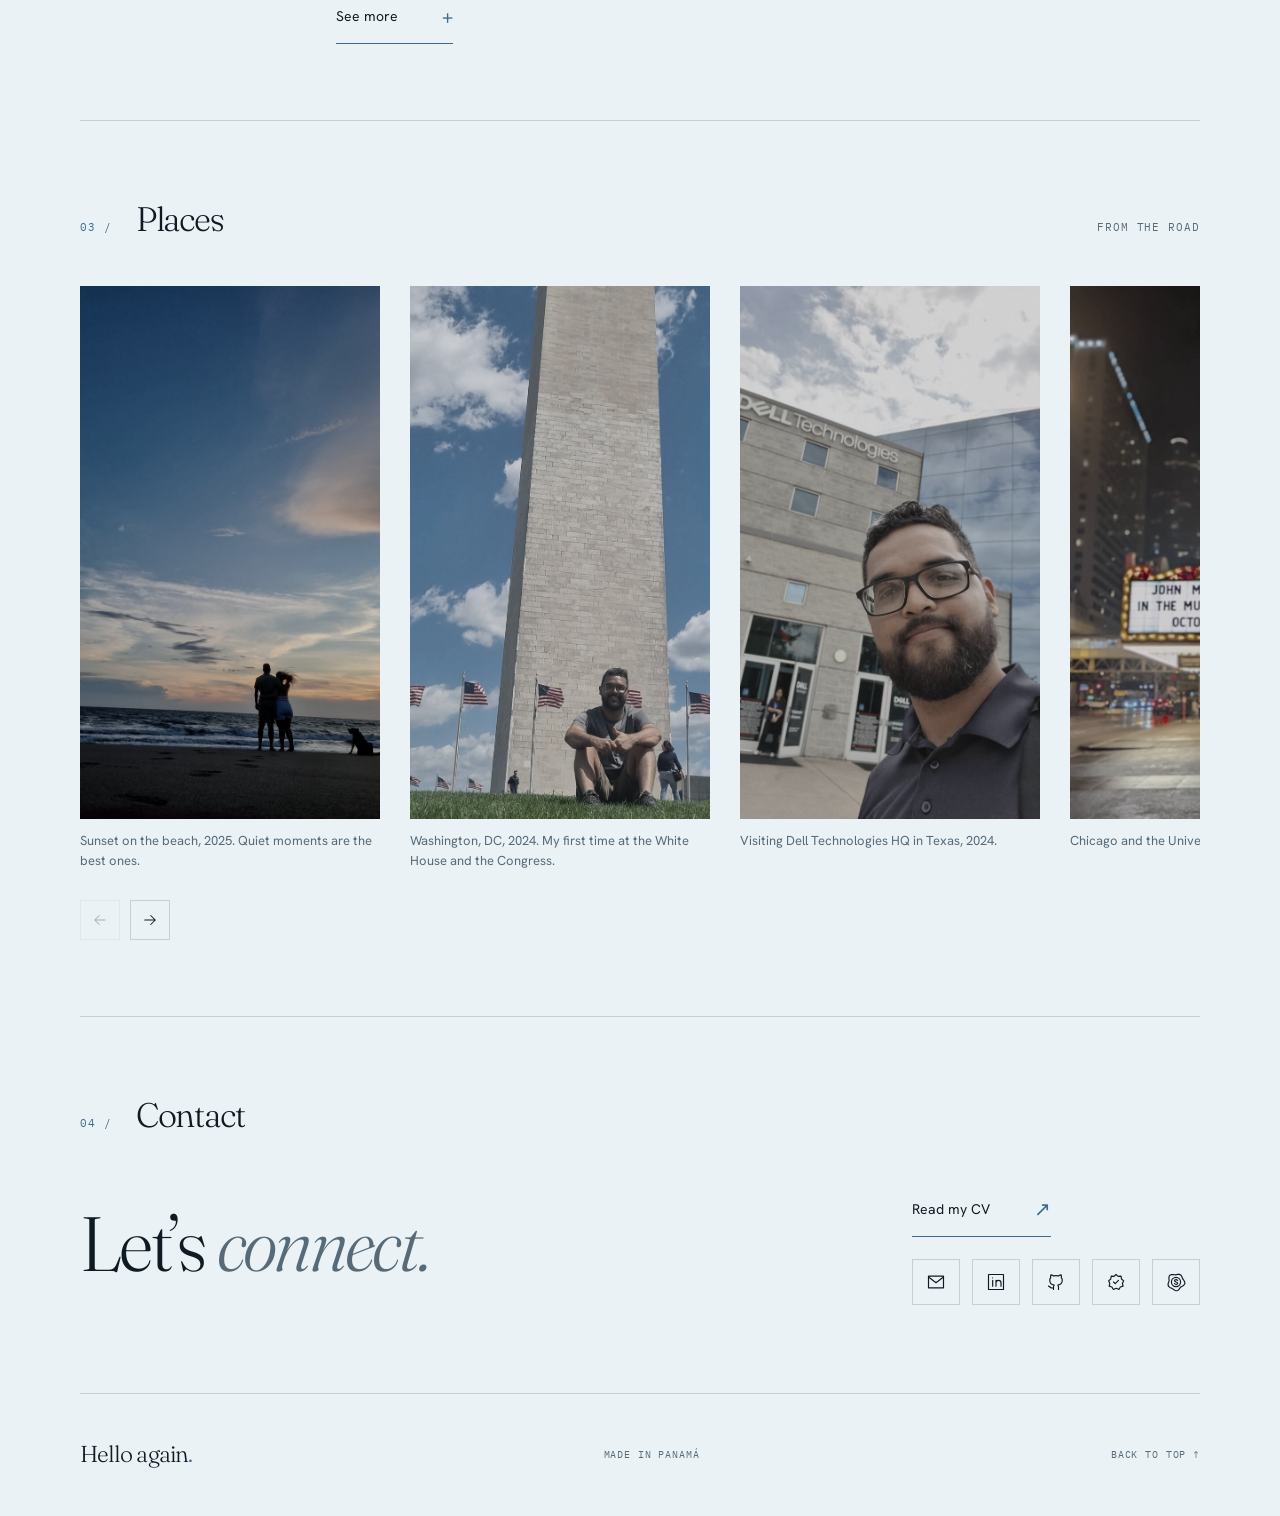
==== commit 9f7cbe08: "Say I build any kind of software in the hero Co-Authored-By: Claude Sonnet 5.5 <noreply@anthropic.co" ====
--- a/index.html
+++ b/index.html
@@ -27,7 +27,7 @@
     <section class="hero wrap" aria-labelledby="hero-title">
       <h1 id="hero-title">Faustino<br><em>Aguilar<span class="accent">.</span></em></h1>
       <div class="hero-bottom">
-        <div class="hero-copy"><p class="role">Senior Software Engineer.</p><p class="intro">I build automation and ML integrations, and care about how complex systems work.</p></div>
+        <div class="hero-copy"><p class="role">Senior Software Engineer.</p><p class="intro">I build any kind of software, including automation and ML integrations, and care about how complex systems work.</p></div>
       </div>
       <a class="down-link label" href="#now">A little of what I do <span aria-hidden="true">↓</span></a>
     </section>
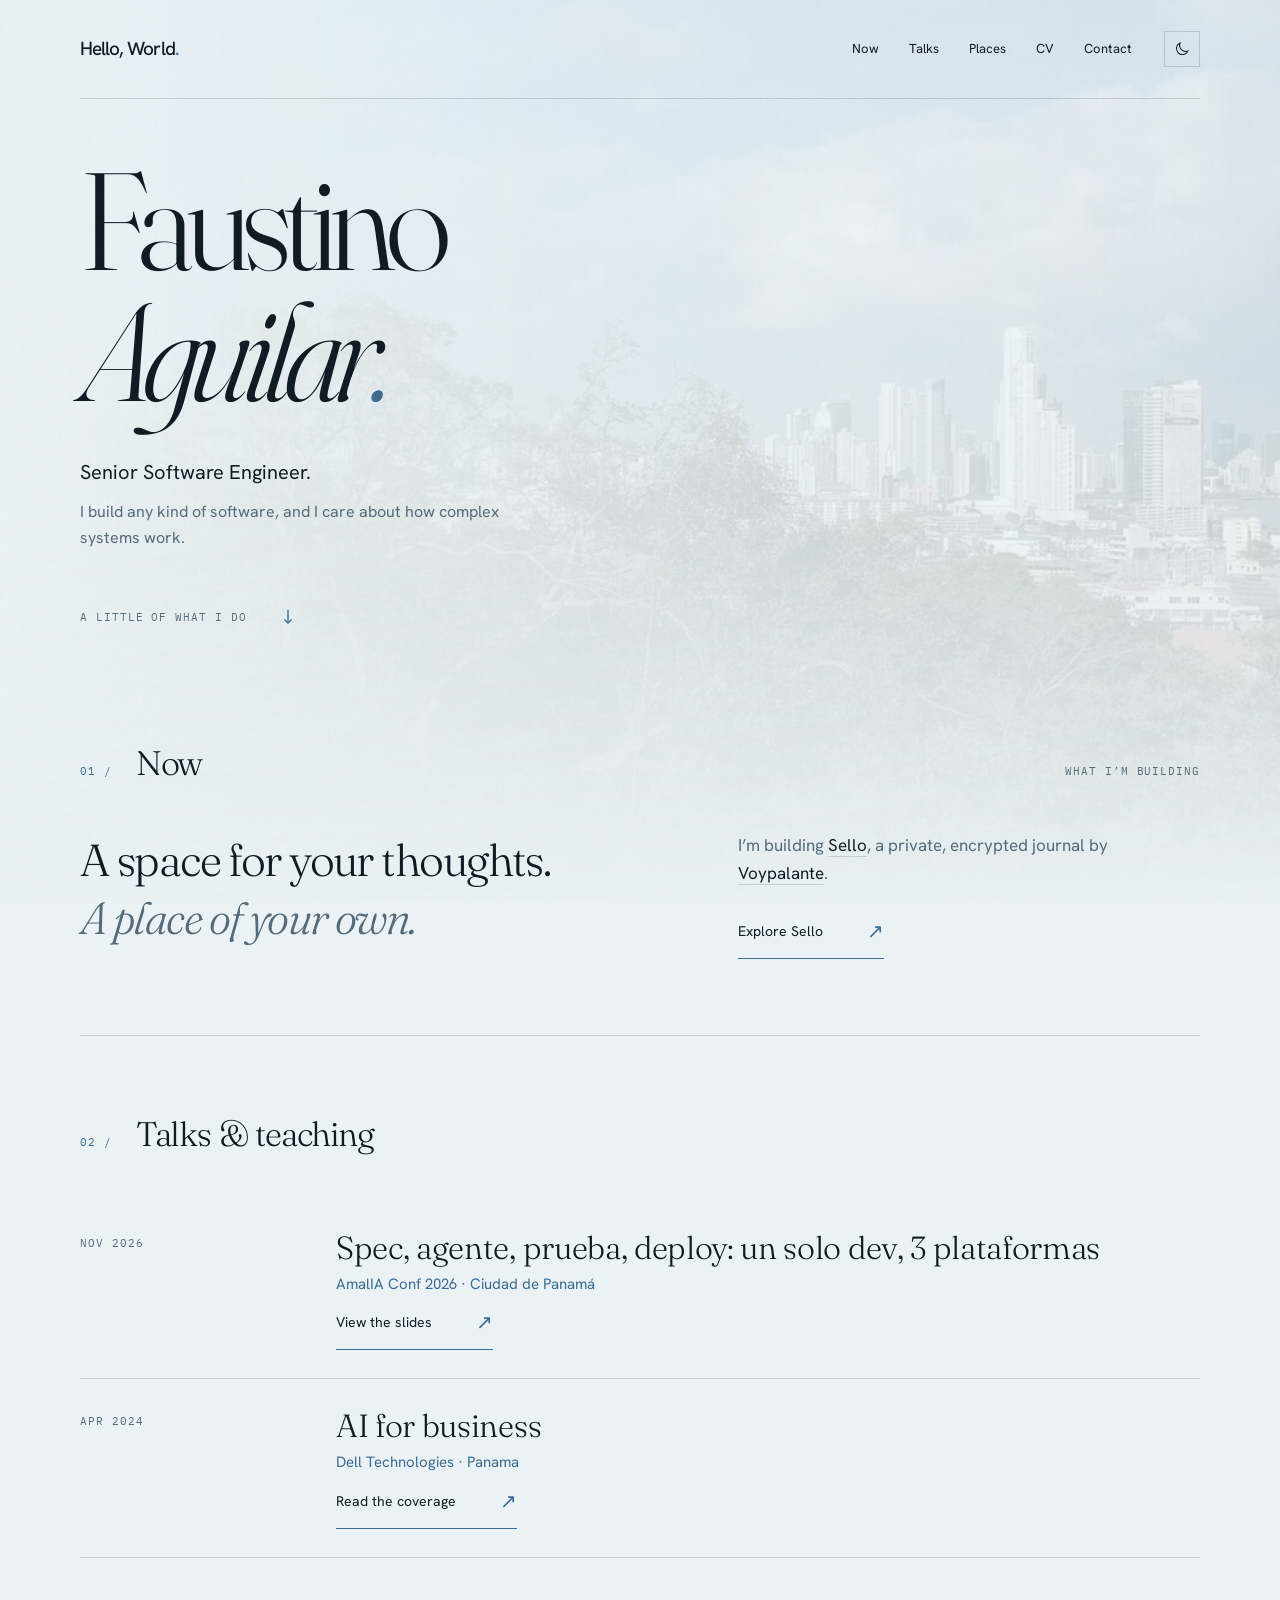
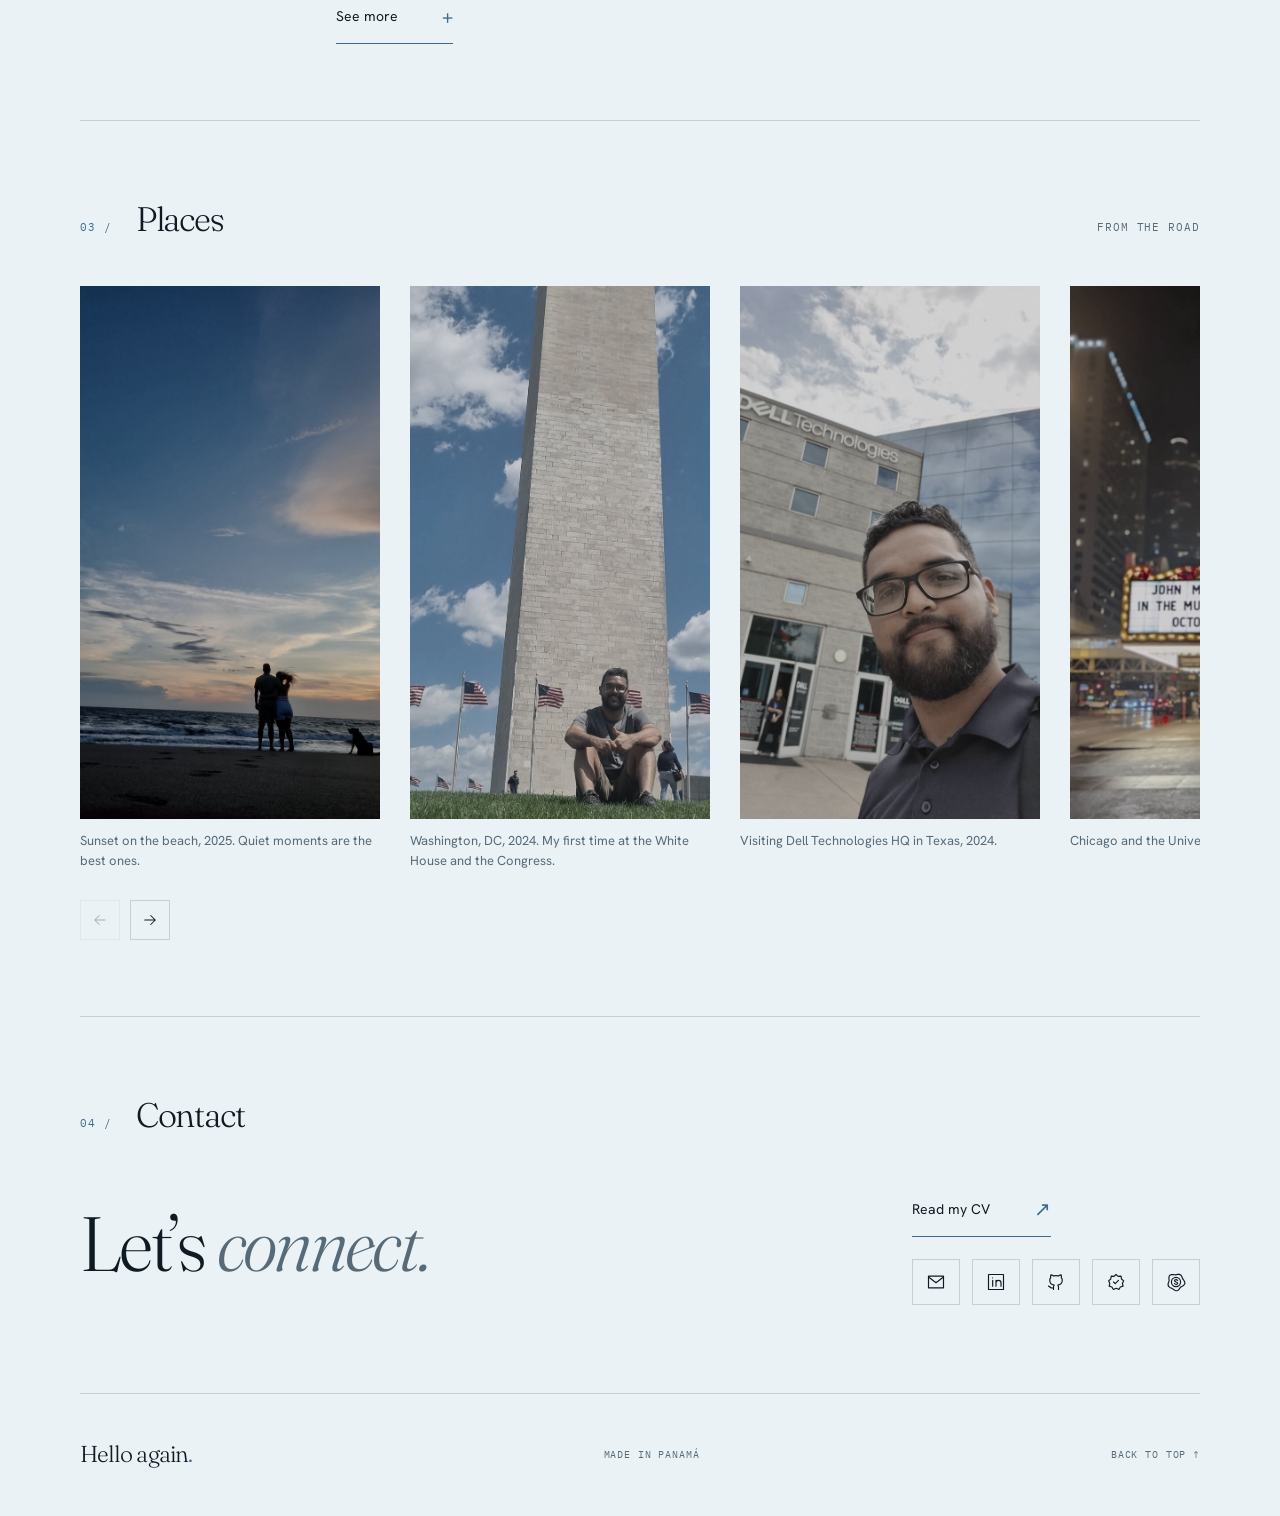
==== commit 1e54230e: "Simplify the hero line to any kind of software Co-Authored-By: Claude Sonnet 5.5 <noreply@anthropic." ====
--- a/index.html
+++ b/index.html
@@ -27,7 +27,7 @@
     <section class="hero wrap" aria-labelledby="hero-title">
       <h1 id="hero-title">Faustino<br><em>Aguilar<span class="accent">.</span></em></h1>
       <div class="hero-bottom">
-        <div class="hero-copy"><p class="role">Senior Software Engineer.</p><p class="intro">I build any kind of software, including automation and ML integrations, and care about how complex systems work.</p></div>
+        <div class="hero-copy"><p class="role">Senior Software Engineer.</p><p class="intro">I build any kind of software, and I care about how complex systems work.</p></div>
       </div>
       <a class="down-link label" href="#now">A little of what I do <span aria-hidden="true">↓</span></a>
     </section>
@@ -41,9 +41,9 @@
       <article class="entry reveal"><p class="entry-date label">Apr 2024</p><div><h3>AI for business</h3><p class="entry-org">Dell Technologies · Panama</p><a class="text-link" href="https://www.prensa.com/tecnologia/calculan-en-mas-de-120-mil-millones-el-gasto-de-las-empresas-en-inteligencia-artificial/" target="_blank" rel="noopener">Read the coverage <span aria-hidden="true">↗</span></a></div></article>
       <button class="text-link more-btn" type="button" data-open="more-talks" hidden>See more <span aria-hidden="true">+</span></button>
       <dialog class="modal" id="more-talks" aria-labelledby="more-title"><div class="modal-head"><h3 id="more-title">More talks &amp; teaching</h3><button class="modal-close" type="button" aria-label="Close" data-close><svg width="18" height="18" viewBox="0 0 24 24" fill="none" stroke="currentColor" stroke-width="1.4" stroke-linecap="round" aria-hidden="true"><path d="M5 5l14 14M19 5L5 19"/></svg></button></div>
+      <article class="entry"><p class="entry-date label">Feb 2023</p><div><h3>Linux courses</h3><p class="entry-org">Voypalante Moodle · UP Veraguas</p><a class="text-link" href="https://moodle.voypalante.com/" target="_blank" rel="noopener">moodle.voypalante.com <span aria-hidden="true">↗</span></a></div></article>
       <article class="entry"><p class="entry-date label">Oct 2018</p><div><h3>Developing a Framework with People from Around the World</h3><p class="entry-org">Linux Week, FLOSS-Pa · UP Campus</p><a class="text-link" href="https://github.com/floss-pa/LinuxWeek#up" target="_blank" rel="noopener">Linux Week 2018 agenda <span aria-hidden="true">↗</span></a></div></article>
       <article class="entry"><p class="entry-date label">Apr 2016</p><div><h3>Distros Linux: ¿hay vida más allá de Ubuntu?</h3><p class="entry-org">FLISoL 2016 · UTP La Chorrera</p><a class="text-link" href="https://speakerdeck.com/faustinoaq/distros-linux-hay-vida-mas-alla-de-ubuntu" target="_blank" rel="noopener">View the slides <span aria-hidden="true">↗</span></a></div></article>
-      <article class="entry"><p class="entry-date label">Feb 2023</p><div><h3>Linux courses</h3><p class="entry-org">Voypalante Moodle · UP Veraguas</p><a class="text-link" href="https://moodle.voypalante.com/" target="_blank" rel="noopener">moodle.voypalante.com <span aria-hidden="true">↗</span></a></div></article>
       </dialog>
     </section>
     <section class="section wrap" id="places" aria-labelledby="places-title">
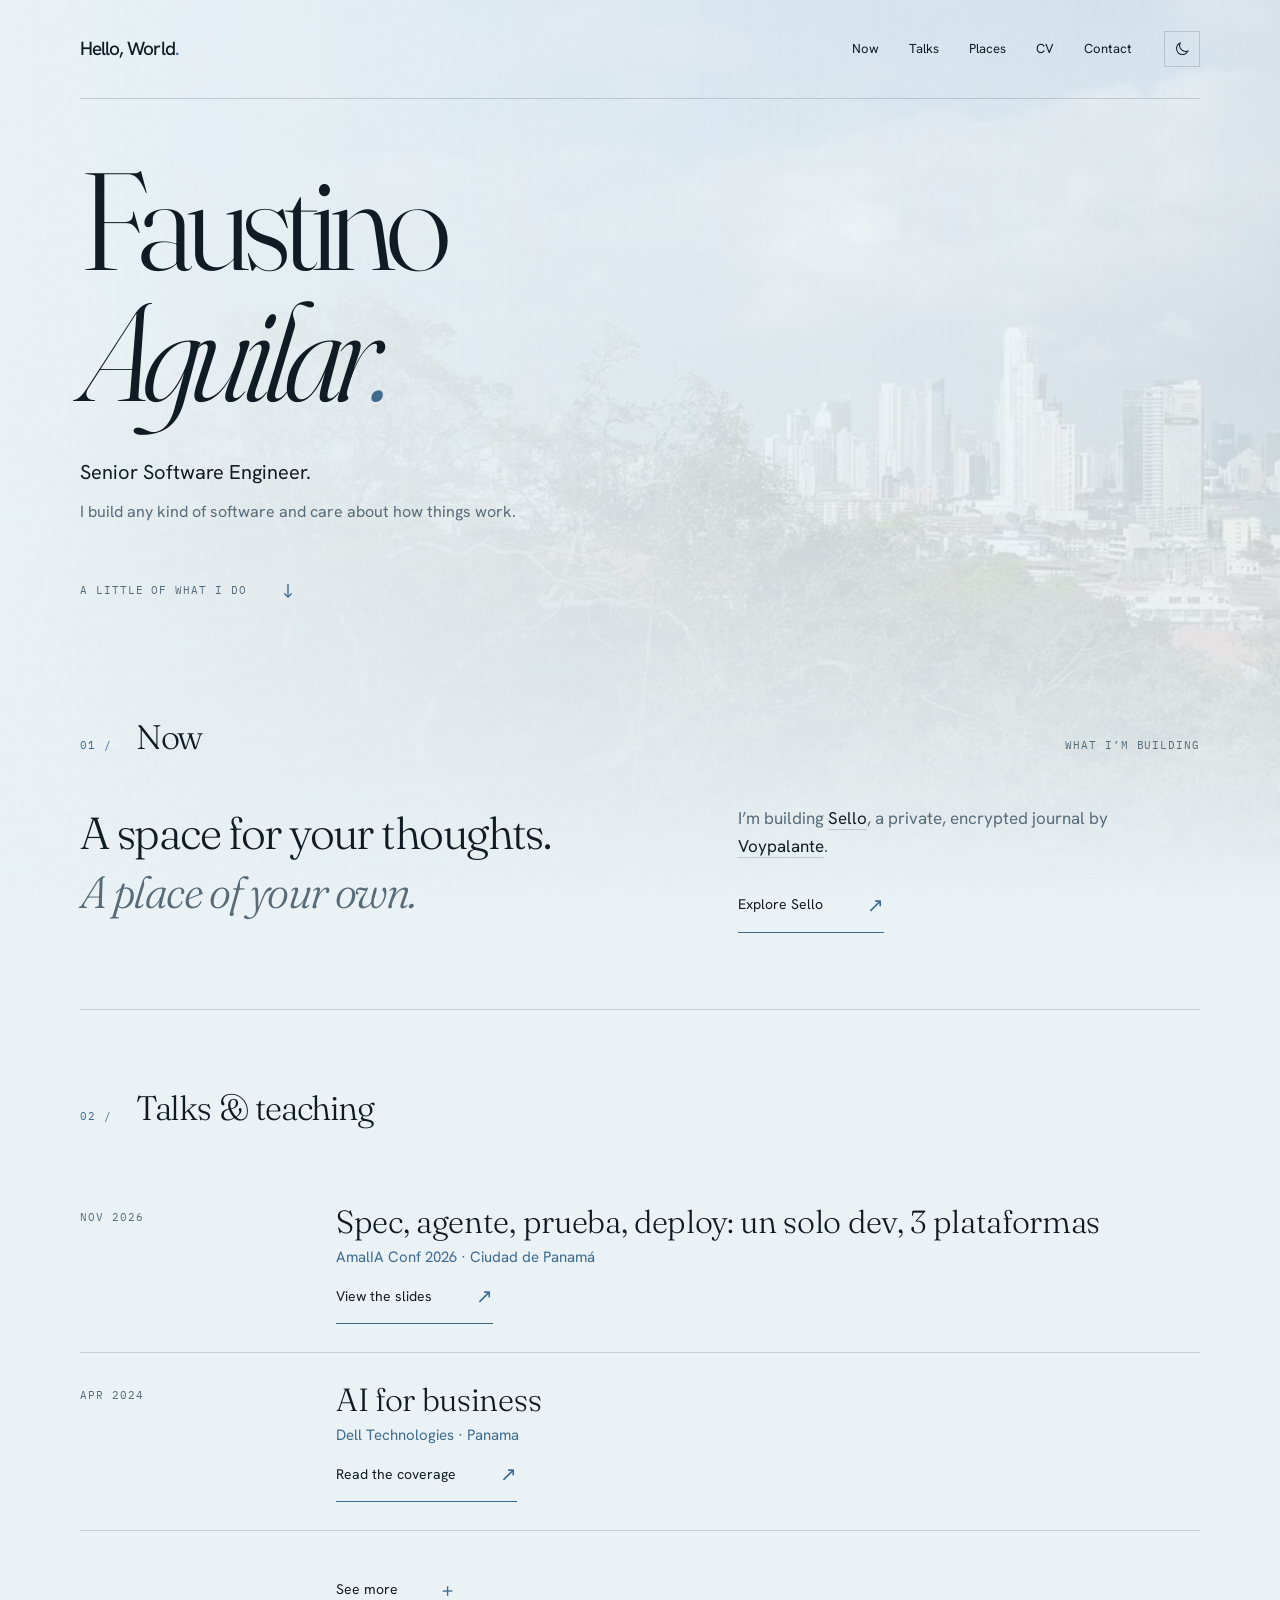
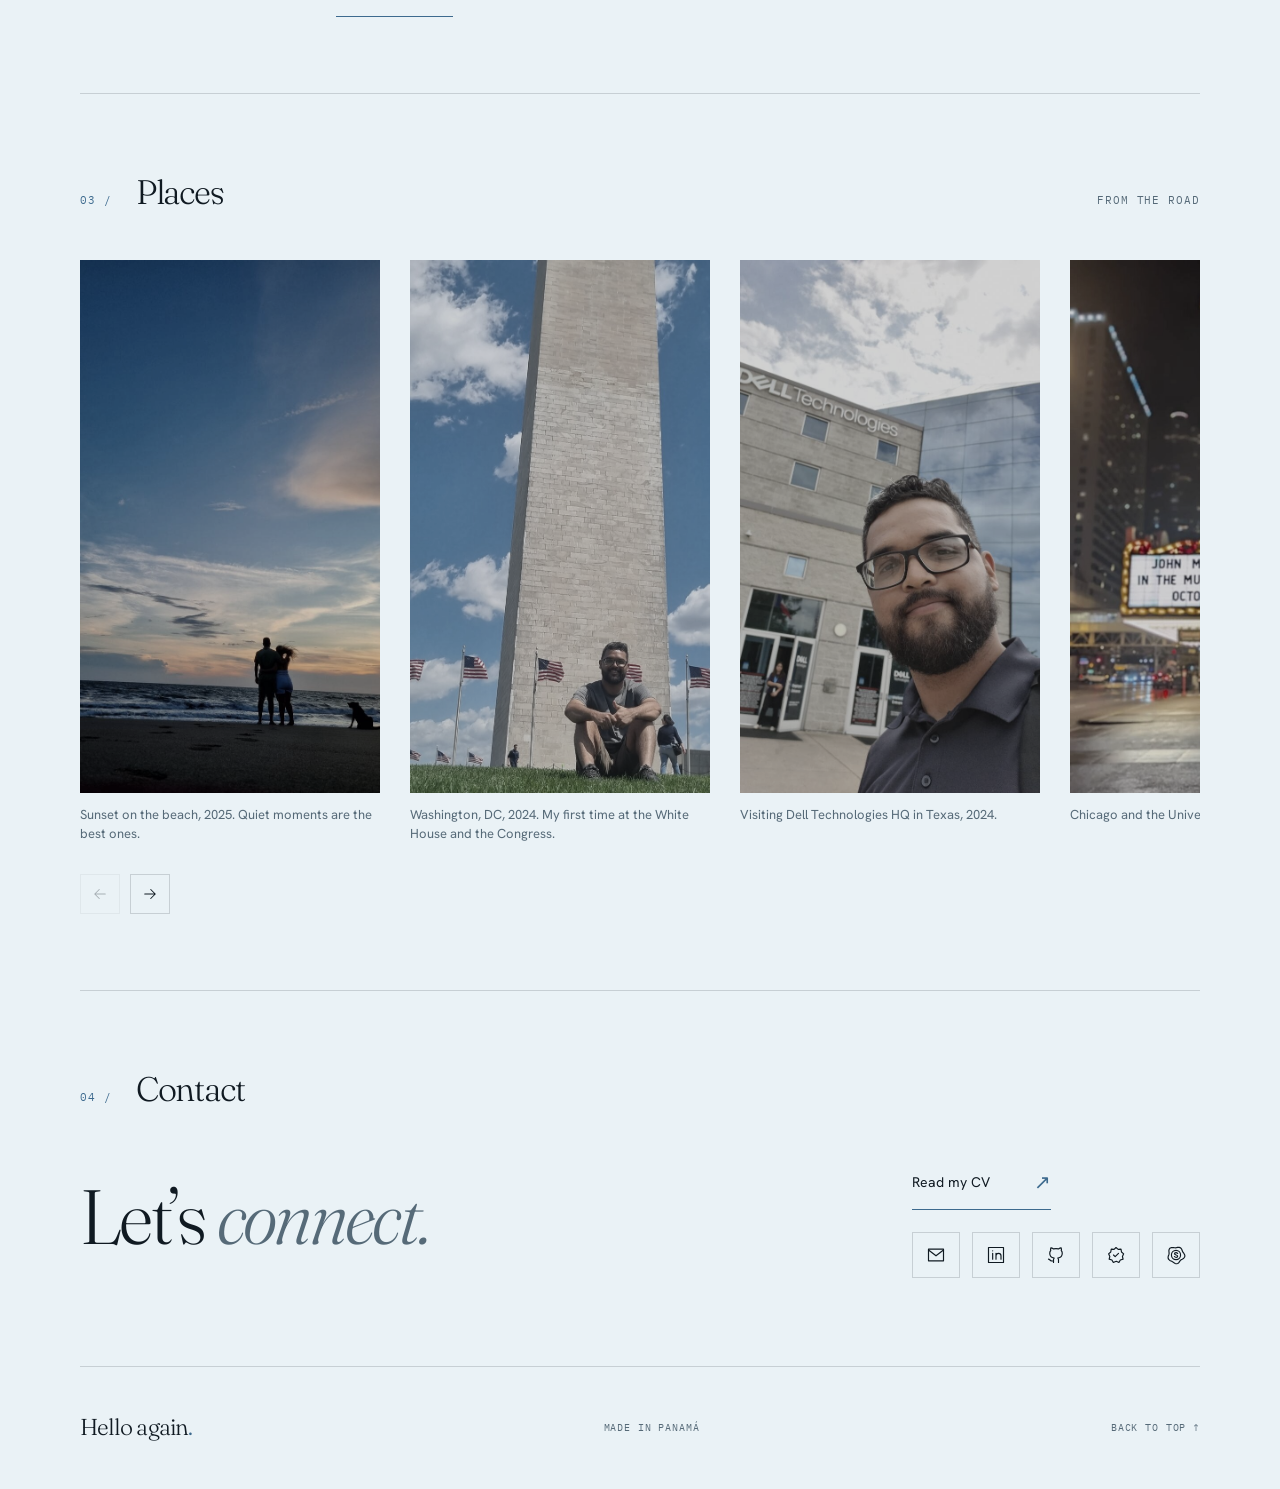
==== commit 3dd1be7d: "Tighten the hero line Co-Authored-By: Claude Sonnet 5.5 <noreply@anthropic.com> Claude-Session: http" ====
--- a/index.html
+++ b/index.html
@@ -27,7 +27,7 @@
     <section class="hero wrap" aria-labelledby="hero-title">
       <h1 id="hero-title">Faustino<br><em>Aguilar<span class="accent">.</span></em></h1>
       <div class="hero-bottom">
-        <div class="hero-copy"><p class="role">Senior Software Engineer.</p><p class="intro">I build any kind of software, and I care about how complex systems work.</p></div>
+        <div class="hero-copy"><p class="role">Senior Software Engineer.</p><p class="intro">I build any kind of software and care about how things work.</p></div>
       </div>
       <a class="down-link label" href="#now">A little of what I do <span aria-hidden="true">↓</span></a>
     </section>
